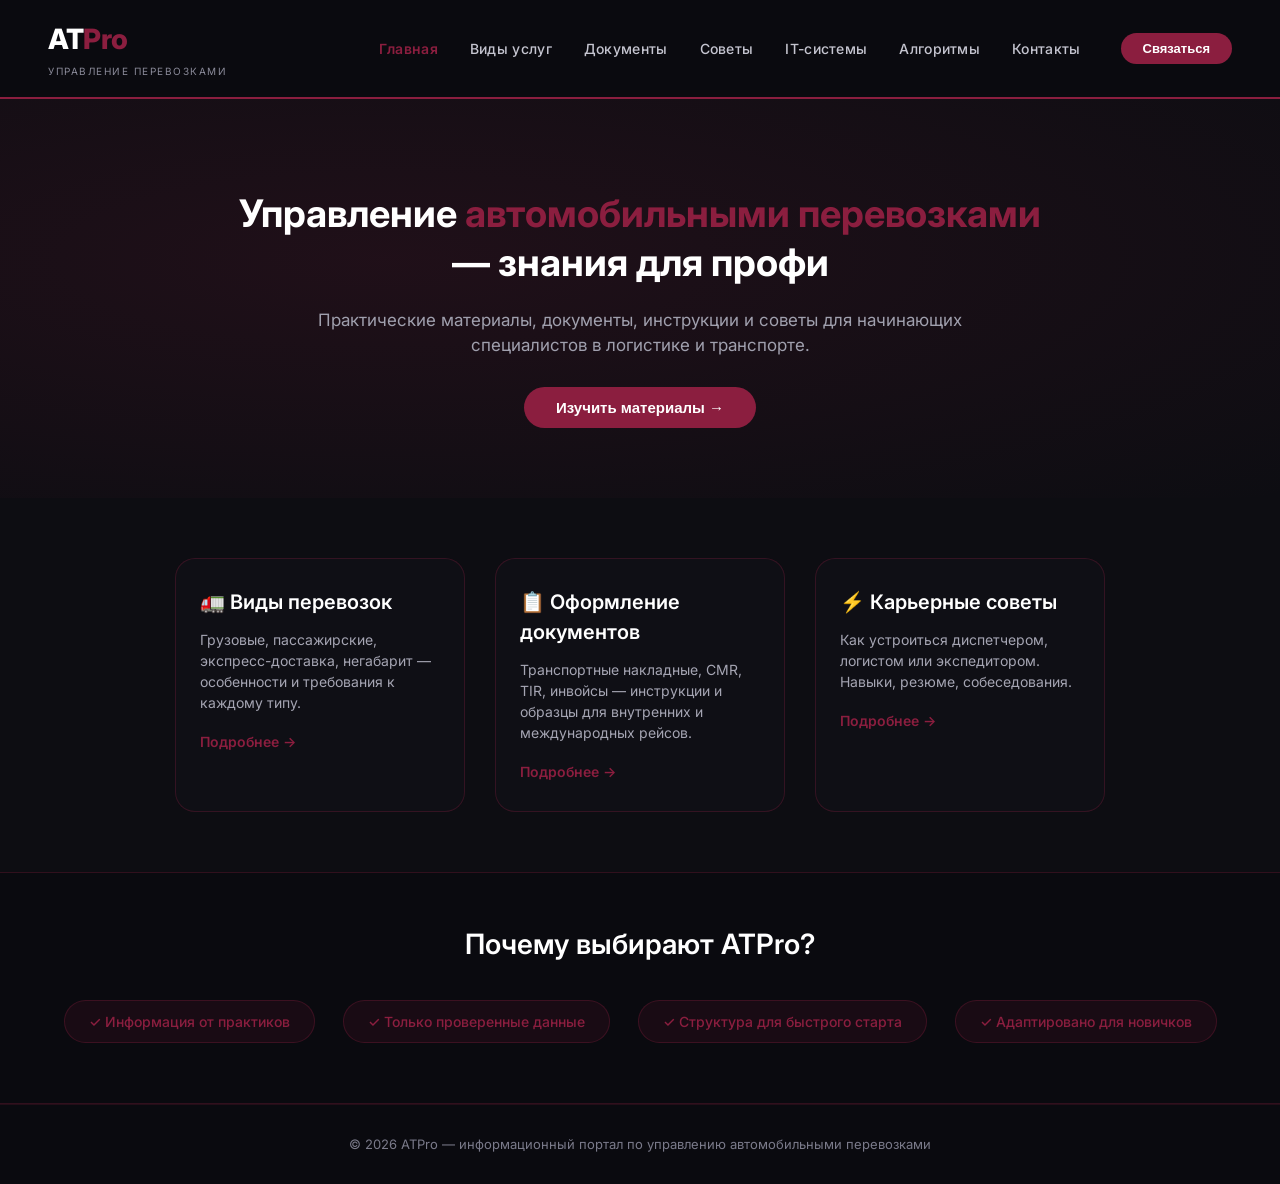
==== index.html @ 47a823d7 "Add files via upload" ====
<!DOCTYPE html>
<html lang="ru">
<head>
  <meta charset="UTF-8">
  <meta name="viewport" content="width=device-width, initial-scale=1.0">
  <title>ATPro | Управление автоперевозками</title>
  <link rel="stylesheet" href="style.css">
  <link href="https://fonts.googleapis.com/css2?family=Inter:opsz,wght@14..32,300;400;500;600;700;800&display=swap" rel="stylesheet">
</head>
<body>
  <header class="header">
    <div class="logo">
      <a href="index.html">
        <h1>AT<span>Pro</span></h1>
        <p class="logo-sub">УПРАВЛЕНИЕ ПЕРЕВОЗКАМИ</p>
      </a>
    </div>
    <nav class="nav">
      <a href="index.html" class="active">Главная</a>
      <a href="services.html">Виды услуг</a>
      <a href="documents.html">Документы</a>
      <a href="tips.html">Советы</a>
      <a href="it-systems.html">IT-системы</a>
      <a href="algorithms.html">Алгоритмы</a>
      <a href="contact.html">Контакты</a>
      <button class="btn-nav" onclick="window.location.href='contact.html'">Связаться</button>
    </nav>
  </header>

  <main>
    <section class="hero">
      <h2>Управление <span>автомобильными перевозками</span><br>— знания для профи</h2>
      <p>Практические материалы, документы, инструкции и советы для начинающих специалистов в логистике и транспорте.</p>
      <button class="btn-primary" onclick="window.location.href='services.html'">Изучить материалы →</button>
    </section>

    <section class="features">
      <div class="card">
        <h3>🚛 Виды перевозок</h3>
        <p>Грузовые, пассажирские, экспресс-доставка, негабарит — особенности и требования к каждому типу.</p>
        <a href="services.html">Подробнее →</a>
      </div>
      <div class="card">
        <h3>📋 Оформление документов</h3>
        <p>Транспортные накладные, CMR, TIR, инвойсы — инструкции и образцы для внутренних и международных рейсов.</p>
        <a href="documents.html">Подробнее →</a>
      </div>
      <div class="card">
        <h3>⚡ Карьерные советы</h3>
        <p>Как устроиться диспетчером, логистом или экспедитором. Навыки, резюме, собеседования.</p>
        <a href="tips.html">Подробнее →</a>
      </div>
    </section>

    <section class="why-us">
      <h2>Почему выбирают ATPro?</h2>
      <div class="why-grid">
        <div>✓ Информация от практиков</div>
        <div>✓ Только проверенные данные</div>
        <div>✓ Структура для быстрого старта</div>
        <div>✓ Адаптировано для новичков</div>
      </div>
    </section>
  </main>

  <footer>
    <p>© 2026 ATPro — информационный портал по управлению автомобильными перевозками</p>
  </footer>
</body>
</html>
---- style.css ----
* {
  margin: 0;
  padding: 0;
  box-sizing: border-box;
}

body {
  font-family: 'Inter', 'Segoe UI', Roboto, sans-serif;
  background-color: #0d0d12;
  color: #e0dfe8;
  line-height: 1.5;
  display: flex;
  flex-direction: column;
  min-height: 100vh;
}

main {
  flex: 1;
}

/* ========== ШАПКА (HEADER) ========== */
.header {
  display: flex;
  justify-content: space-between;
  align-items: center;
  padding: 18px 48px;
  background-color: #0a0a0f;
  border-bottom: 2px solid #8b1e3f;
  flex-wrap: wrap;
  position: sticky;
  top: 0;
  z-index: 100;
}

.logo a {
  text-decoration: none;
}

.logo h1 {
  font-size: 28px;
  font-weight: 800;
  letter-spacing: -0.5px;
  color: #ffffff;
}

.logo span {
  color: #8b1e3f;
}

.logo-sub {
  font-size: 10px;
  color: #8a8a99;
  margin-top: 4px;
  letter-spacing: 1.5px;
}

/* ========== НАВИГАЦИЯ ========== */
.nav {
  display: flex;
  align-items: center;
  gap: 32px;
  flex-wrap: wrap;
}

.nav a {
  text-decoration: none;
  color: #c5c5d0;
  font-size: 14px;
  font-weight: 500;
  transition: all 0.2s ease;
  letter-spacing: 0.3px;
}

.nav a:hover {
  color: #8b1e3f;
}

.nav a.active {
  color: #8b1e3f;
  font-weight: 600;
}

.btn-nav {
  background-color: #8b1e3f;
  color: #ffffff;
  border: none;
  padding: 8px 22px;
  border-radius: 30px;
  font-size: 13px;
  font-weight: 600;
  cursor: pointer;
  transition: all 0.2s ease;
  margin-left: 8px;
}

.btn-nav:hover {
  background-color: #6e1833;
  transform: scale(1.02);
}

/* ========== ГЛАВНЫЙ ЭКРАН ========== */
.hero {
  text-align: center;
  padding: 90px 20px 70px;
  background: radial-gradient(ellipse at 30% 40%, rgba(139, 30, 63, 0.15), transparent);
}

.hero h2 {
  font-size: 38px;
  font-weight: 700;
  max-width: 850px;
  margin: 0 auto 20px;
  line-height: 1.3;
  color: #ffffff;
}

.hero h2 span {
  color: #8b1e3f;
}

.hero p {
  max-width: 650px;
  margin: 0 auto;
  color: #a0a0ae;
  font-size: 17px;
}

.btn-primary {
  background-color: #8b1e3f;
  color: white;
  border: none;
  padding: 12px 32px;
  border-radius: 40px;
  font-size: 15px;
  font-weight: 600;
  cursor: pointer;
  margin-top: 28px;
  transition: all 0.2s ease;
}

.btn-primary:hover {
  background-color: #6e1833;
  transform: scale(1.02);
  box-shadow: 0 0 15px rgba(139, 30, 63, 0.4);
}

/* ========== КАРТОЧКИ ========== */
.features {
  display: flex;
  justify-content: center;
  gap: 30px;
  padding: 60px 40px;
  flex-wrap: wrap;
  max-width: 1300px;
  margin: 0 auto;
}

.card {
  background: rgba(17, 17, 23, 0.8);
  backdrop-filter: blur(8px);
  padding: 28px 24px;
  border-radius: 20px;
  width: 290px;
  text-align: left;
  border: 1px solid rgba(139, 30, 63, 0.3);
  transition: all 0.25s ease;
}

.card:hover {
  border-color: #8b1e3f;
  transform: translateY(-5px);
  background: rgba(20, 20, 28, 0.95);
}

.card h3 {
  font-size: 20px;
  font-weight: 600;
  margin-bottom: 12px;
  color: #ffffff;
}

.card p {
  color: #a5a5b3;
  font-size: 14px;
  margin-bottom: 16px;
  line-height: 1.5;
}

.card a {
  color: #8b1e3f;
  text-decoration: none;
  font-size: 14px;
  font-weight: 600;
}

.card a:hover {
  text-decoration: underline;
}

/* ========== БЛОК ПРЕИМУЩЕСТВ ========== */
.why-us {
  text-align: center;
  padding: 50px 20px 60px;
  background: #0a0a0f;
  border-top: 1px solid rgba(139, 30, 63, 0.3);
  border-bottom: 1px solid rgba(139, 30, 63, 0.3);
}

.why-us h2 {
  font-size: 28px;
  font-weight: 600;
  color: #ffffff;
}

.why-grid {
  display: flex;
  justify-content: center;
  gap: 28px;
  flex-wrap: wrap;
  margin-top: 35px;
}

.why-grid div {
  background: rgba(139, 30, 63, 0.12);
  padding: 10px 24px;
  border-radius: 50px;
  font-size: 14px;
  font-weight: 500;
  color: #8b1e3f;
  border: 1px solid rgba(139, 30, 63, 0.3);
}

/* ========== СТРАНИЦЫ КОНТЕНТА ========== */
.page-content {
  max-width: 1100px;
  margin: 50px auto;
  padding: 0 32px;
}

.page-content h1 {
  font-size: 36px;
  font-weight: 700;
  margin-bottom: 24px;
  color: #ffffff;
  border-left: 4px solid #8b1e3f;
  padding-left: 20px;
}

.page-content h2 {
  font-size: 24px;
  font-weight: 600;
  margin-top: 40px;
  margin-bottom: 16px;
  color: #8b1e3f;
}

.page-content h3 {
  font-size: 18px;
  font-weight: 600;
  margin-top: 24px;
  color: #ffffff;
}

.page-content p {
  margin-bottom: 20px;
  color: #b0b0bc;
  line-height: 1.6;
}

.page-content ul {
  margin: 16px 0 24px 28px;
  color: #b0b0bc;
}

.page-content li {
  margin-bottom: 10px;
}

/* ========== ТАБЛИЦЫ ========== */
.doc-table {
  width: 100%;
  border-collapse: collapse;
  margin: 24px 0 32px;
  background: rgba(10, 10, 15, 0.7);
  border-radius: 16px;
  overflow: hidden;
}

.doc-table th,
.doc-table td {
  border: 1px solid rgba(139, 30, 63, 0.3);
  padding: 14px 18px;
  text-align: left;
}

.doc-table th {
  background: rgba(139, 30, 63, 0.15);
  font-weight: 600;
  color: #8b1e3f;
}

.doc-table td {
  color: #b0b0bc;
}

/* ========== КОНТАКТЫ (РАСШИРЕННЫЕ) ========== */
.contact-grid {
  display: flex;
  gap: 40px;
  flex-wrap: wrap;
  margin: 40px 0 30px;
}

.contact-info {
  flex: 1.2;
  min-width: 260px;
  background: rgba(10, 10, 15, 0.6);
  padding: 28px;
  border-radius: 24px;
  border: 1px solid rgba(139, 30, 63, 0.3);
}

.contact-item {
  display: flex;
  align-items: center;
  gap: 16px;
  margin-bottom: 28px;
}

.contact-icon {
  width: 48px;
  height: 48px;
  background: rgba(139, 30, 63, 0.15);
  border-radius: 50%;
  display: flex;
  align-items: center;
  justify-content: center;
  color: #8b1e3f;
  font-size: 22px;
}

.contact-item h3 {
  margin: 0 0 6px 0;
  font-size: 15px;
  font-weight: 600;
  color: #ffffff;
}

.contact-item p {
  margin: 0;
  color: #a0a0ae;
  font-size: 14px;
}

.contact-item a {
  color: #a0a0ae;
  text-decoration: none;
}

.contact-item a:hover {
  color: #8b1e3f;
}

.work-hours {
  margin-top: 20px;
  padding-top: 20px;
  border-top: 1px solid rgba(139, 30, 63, 0.2);
}

.contact-form {
  flex: 1;
  min-width: 280px;
  background: rgba(10, 10, 15, 0.6);
  padding: 32px;
  border-radius: 24px;
  border: 1px solid rgba(139, 30, 63, 0.3);
}

.contact-form h3 {
  margin-top: 0;
  margin-bottom: 22px;
  font-size: 20px;
  color: #ffffff;
}

form input,
form textarea {
  width: 100%;
  padding: 12px 16px;
  margin-bottom: 18px;
  border: 1px solid rgba(139, 30, 63, 0.4);
  border-radius: 14px;
  font-family: inherit;
  font-size: 14px;
  background: rgba(0, 0, 0, 0.5);
  color: #ffffff;
}

form input:focus,
form textarea:focus {
  outline: none;
  border-color: #8b1e3f;
}

form input::placeholder,
form textarea::placeholder {
  color: #6a6a7a;
}

form button {
  background-color: #8b1e3f;
  color: white;
  border: none;
  padding: 12px 28px;
  border-radius: 40px;
  font-weight: 600;
  cursor: pointer;
  font-size: 14px;
  transition: all 0.2s ease;
}

form button:hover {
  background-color: #6e1833;
}

/* ========== КАРТА ========== */
.map-container {
  margin: 40px 0 30px;
  border-radius: 24px;
  overflow: hidden;
  border: 1px solid rgba(139, 30, 63, 0.3);
}

.map-container iframe {
  width: 100%;
  height: 300px;
  display: block;
}

/* ========== ОТЗЫВЫ ========== */
.reviews-section {
  margin-top: 50px;
  padding-top: 20px;
}

.reviews-section h3 {
  font-size: 24px;
  margin-bottom: 28px;
  color: #ffffff;
}

.reviews-grid {
  display: flex;
  gap: 28px;
  flex-wrap: wrap;
}

.review-card {
  background: rgba(10, 10, 15, 0.6);
  border-radius: 20px;
  padding: 26px;
  flex: 1;
  min-width: 250px;
  border: 1px solid rgba(139, 30, 63, 0.3);
  transition: all 0.2s ease;
}

.review-card:hover {
  border-color: #8b1e3f;
}

.review-stars {
  color: #8b1e3f;
  font-size: 18px;
  letter-spacing: 3px;
  margin-bottom: 16px;
}

.review-text {
  color: #c0c0cc;
  margin-bottom: 18px;
  line-height: 1.5;
}

.review-author {
  font-weight: 600;
  color: #8b1e3f;
  font-size: 14px;
}

/* ========== ПОДВАЛ ========== */
footer {
  text-align: center;
  padding: 30px 20px;
  background-color: #0a0a0f;
  border-top: 1px solid rgba(139, 30, 63, 0.2);
  font-size: 13px;
  color: #7a7a8a;
}

/* ========== АДАПТИВ ========== */
@media (max-width: 768px) {
  .header {
    flex-direction: column;
    padding: 18px 20px;
    gap: 16px;
    text-align: center;
  }
  
  .nav {
    justify-content: center;
    gap: 18px;
  }
  
  .btn-nav {
    margin-left: 0;
  }
  
  .features {
    padding: 40px 20px;
    flex-direction: column;
    align-items: center;
  }
  
  .hero h2 {
    font-size: 28px;
  }
  
  .page-content {
    padding: 0 20px;
  }
  
  .contact-grid {
    flex-direction: column;
  }
  
  .reviews-grid {
    flex-direction: column;
  }
  
  .doc-table {
    font-size: 12px;
  }
  
  .doc-table th,
  .doc-table td {
    padding: 10px 12px;
  }
  
  .map-container iframe {
    height: 200px;
  }
}

.badge {
  background: rgba(139, 30, 63, 0.18);
  border: 1px solid rgba(139, 30, 63, 0.4);
  padding: 6px 14px;
  border-radius: 40px;
  font-size: 13px;
  font-weight: 500;
  display: inline-block;
  color: #e0dfe8;
}

.code-block {
  background: #0a0a0f;
  border-left: 4px solid #8b1e3f;
  padding: 16px 20px;
  border-radius: 16px;
  font-family: 'Courier New', monospace;
  font-size: 14px;
  overflow-x: auto;
  margin: 20px 0;
}

.code-block pre {
  margin: 0;
  color: #d4d4dc;
  white-space: pre-wrap;
  word-wrap: break-word;
}

@media (max-width: 768px) {
  .nav a[href="it-systems.html"],
  .nav a[href="algorithms.html"] {
    font-size: 12px;
  }
}
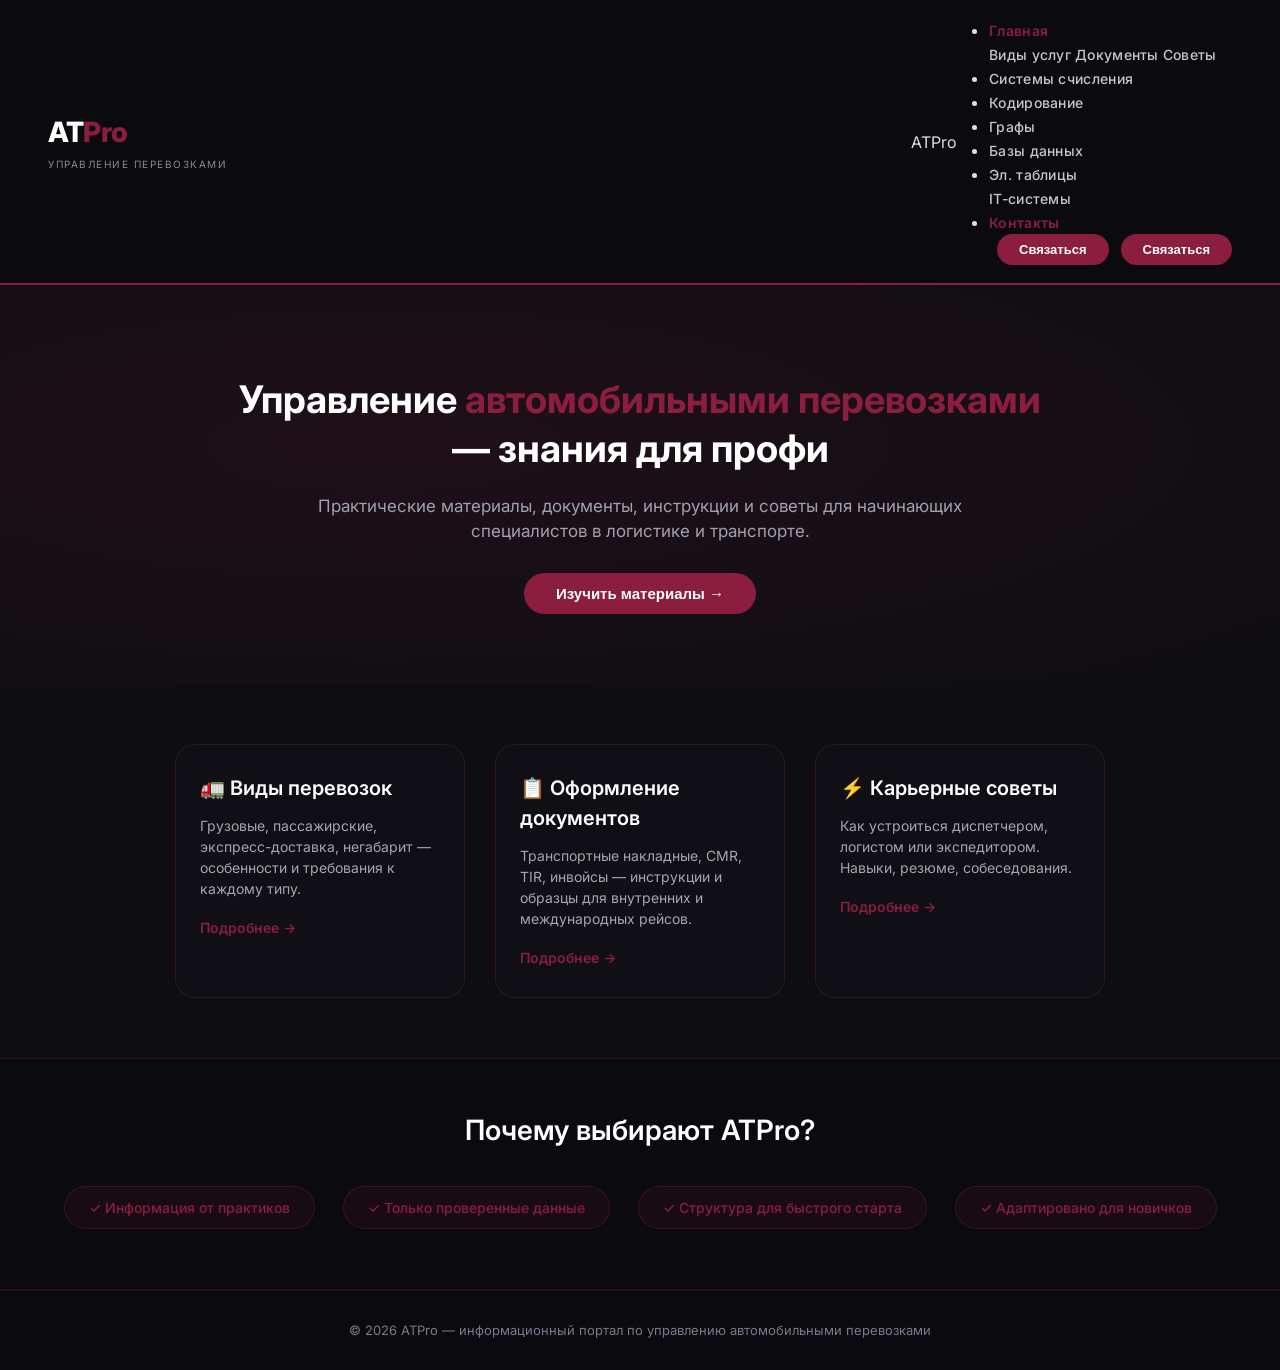
==== commit 8b14583c: "Update index.html" ====
--- a/index.html
+++ b/index.html
@@ -16,13 +16,21 @@
       </a>
     </div>
     <nav class="nav">
-      <a href="index.html" class="active">Главная</a>
-      <a href="services.html">Виды услуг</a>
+            <div class="logo">ATPro</div>
+            <ul class="nav-links">
+                <li><a href="index.html" class="active">Главная</a></li>
+               <a href="services.html">Виды услуг</a>
       <a href="documents.html">Документы</a>
       <a href="tips.html">Советы</a>
+                <li><a href="algorithms.html>Алгоритмы</a></li>
+                <li><a href="it-systems.html">Системы счисления</a></li>
+                <li><a href="encoding.html">Кодирование</a></li>
+                <li><a href="graphs.html">Графы</a></li>
+                <li><a href="databases.html">Базы данных</a></li>
+                <li><a href="spreadsheets.html">Эл. таблицы</a></li>
       <a href="it-systems.html">IT-системы</a>
-      <a href="algorithms.html">Алгоритмы</a>
-      <a href="contact.html">Контакты</a>
+                <li><a href="contact.html"class="active">Контакты</a></li>
+                  <button class="btn-nav" onclick="window.location.href='contact.html'">Связаться</button>
       <button class="btn-nav" onclick="window.location.href='contact.html'">Связаться</button>
     </nav>
   </header>
@@ -67,4 +75,4 @@
     <p>© 2026 ATPro — информационный портал по управлению автомобильными перевозками</p>
   </footer>
 </body>
-</html>+</html>
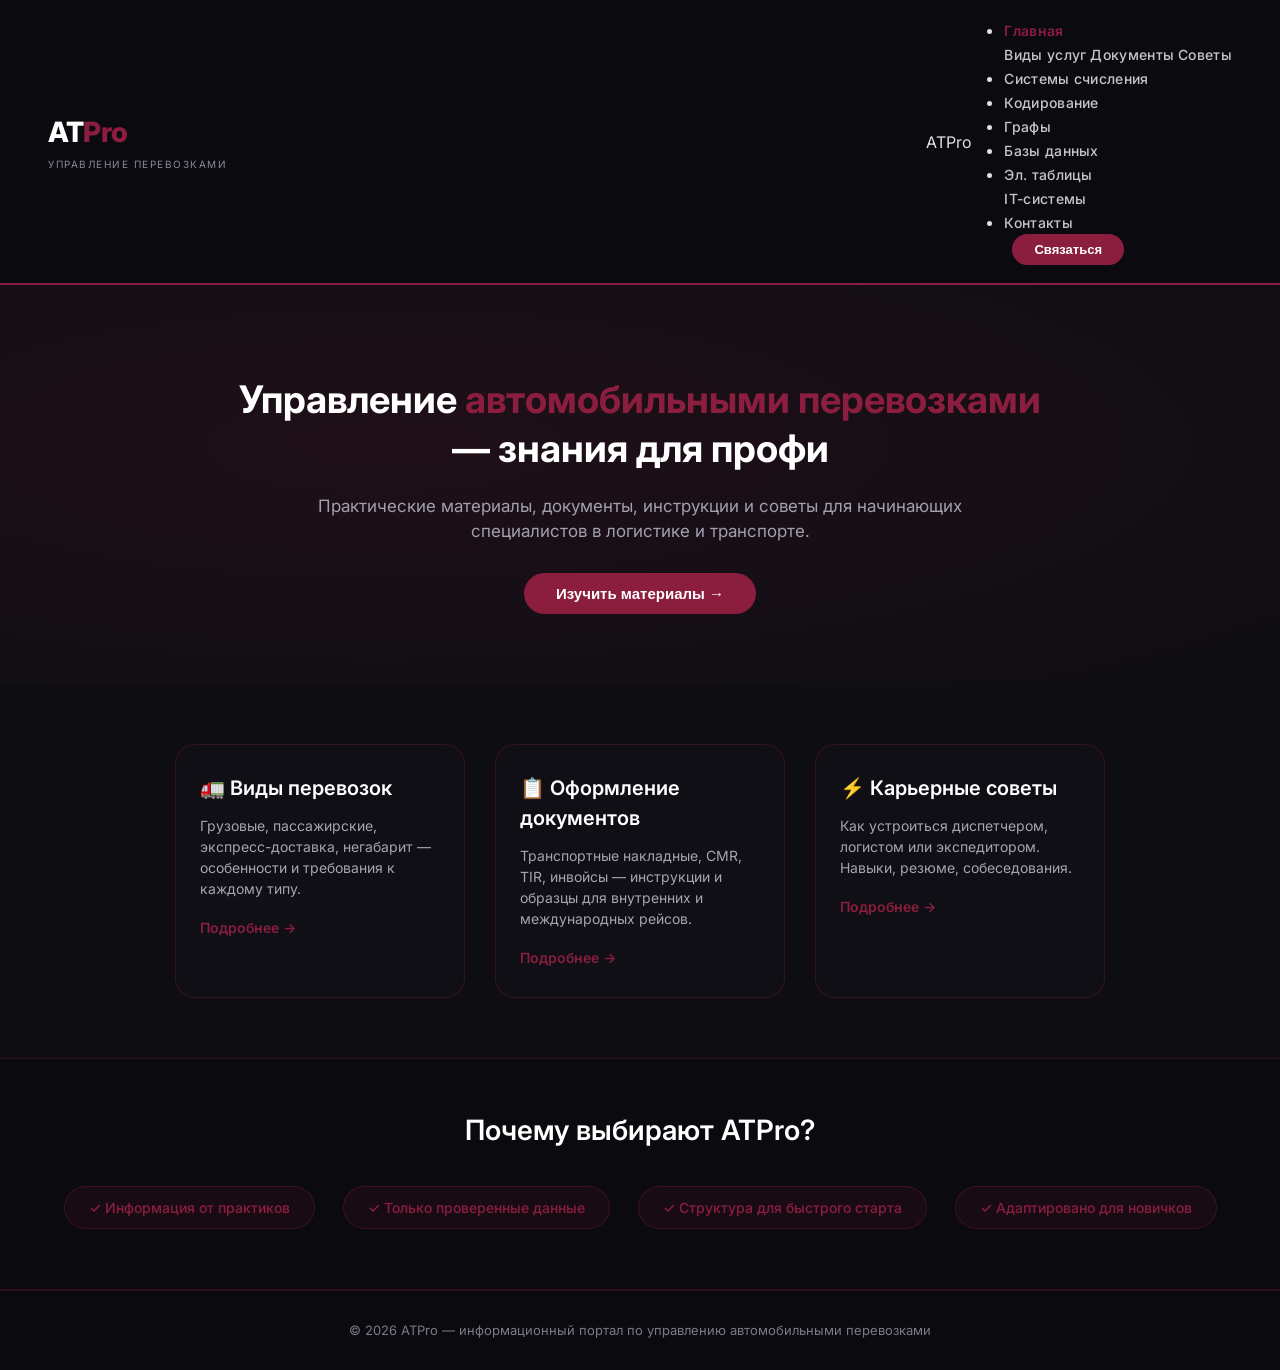
==== commit ba76f1fb: "Update index.html" ====
--- a/index.html
+++ b/index.html
@@ -29,9 +29,9 @@
                 <li><a href="databases.html">Базы данных</a></li>
                 <li><a href="spreadsheets.html">Эл. таблицы</a></li>
       <a href="it-systems.html">IT-системы</a>
-                <li><a href="contact.html"class="active">Контакты</a></li>
+                <li><a href="contact.html">Контакты</a></li>
                   <button class="btn-nav" onclick="window.location.href='contact.html'">Связаться</button>
-      <button class="btn-nav" onclick="window.location.href='contact.html'">Связаться</button>
+    
     </nav>
   </header>
 
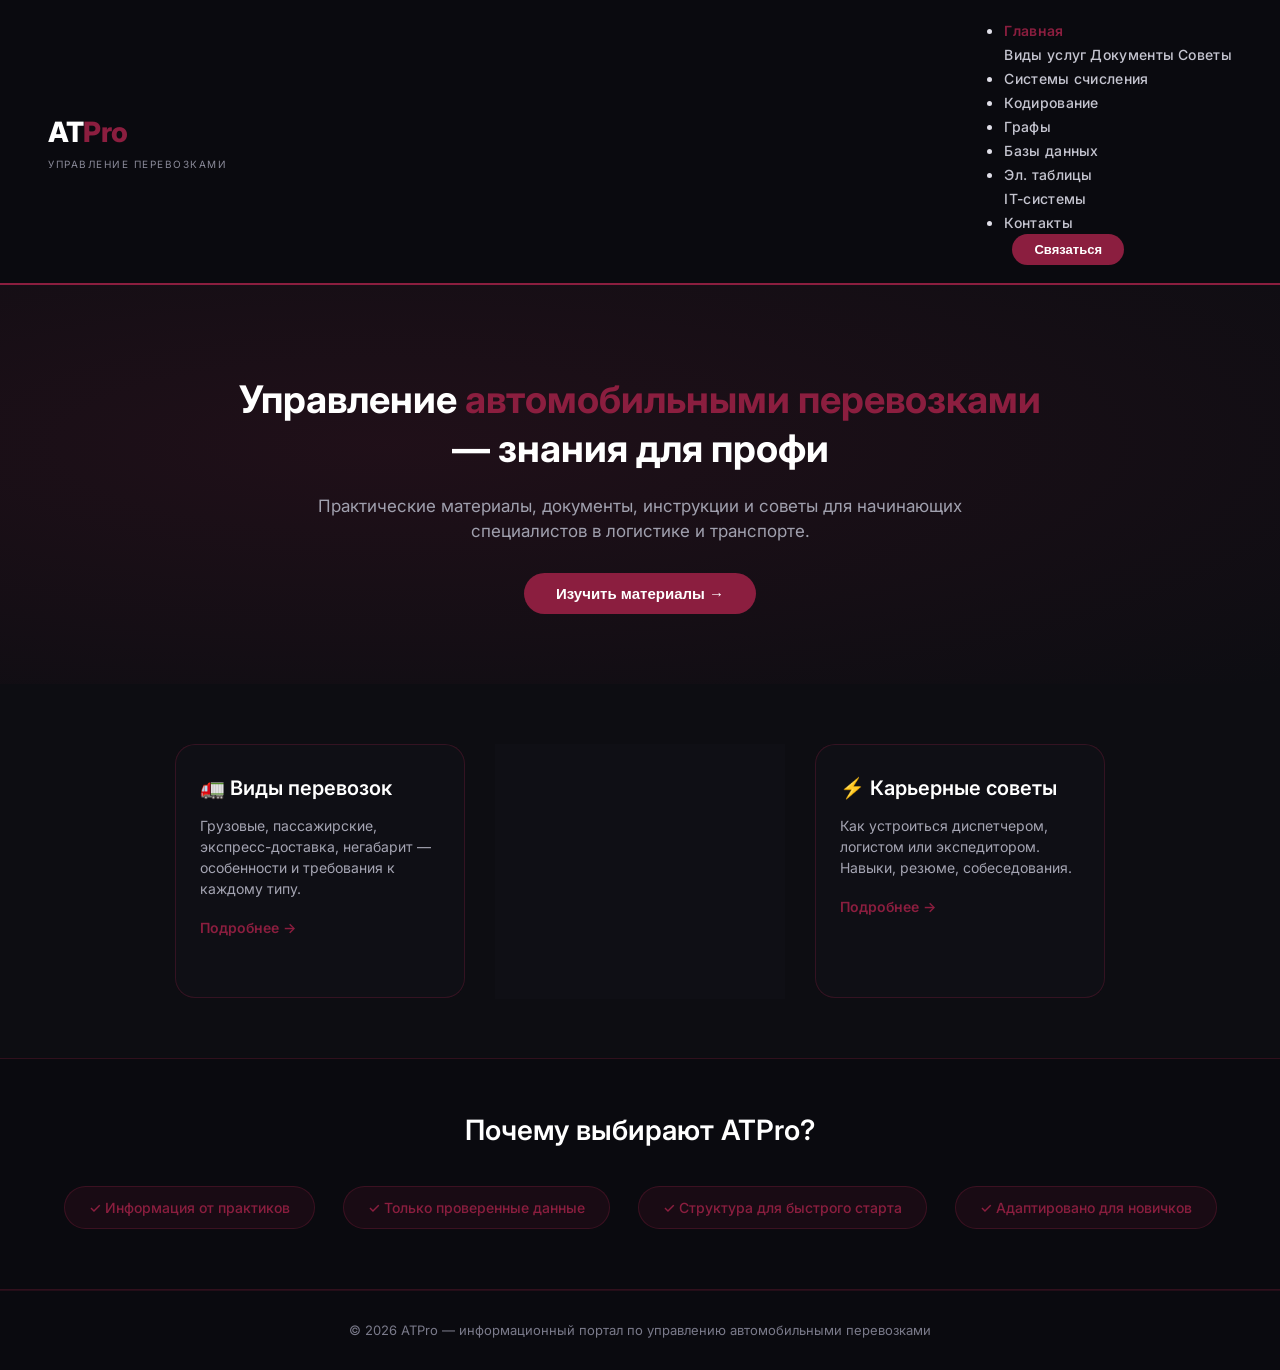
==== commit a43d13c3: "Update index.html" ====
--- a/index.html
+++ b/index.html
@@ -16,7 +16,7 @@
       </a>
     </div>
     <nav class="nav">
-            <div class="logo">ATPro</div>
+         
             <ul class="nav-links">
                 <li><a href="index.html" class="active">Главная</a></li>
                <a href="services.html">Виды услуг</a>
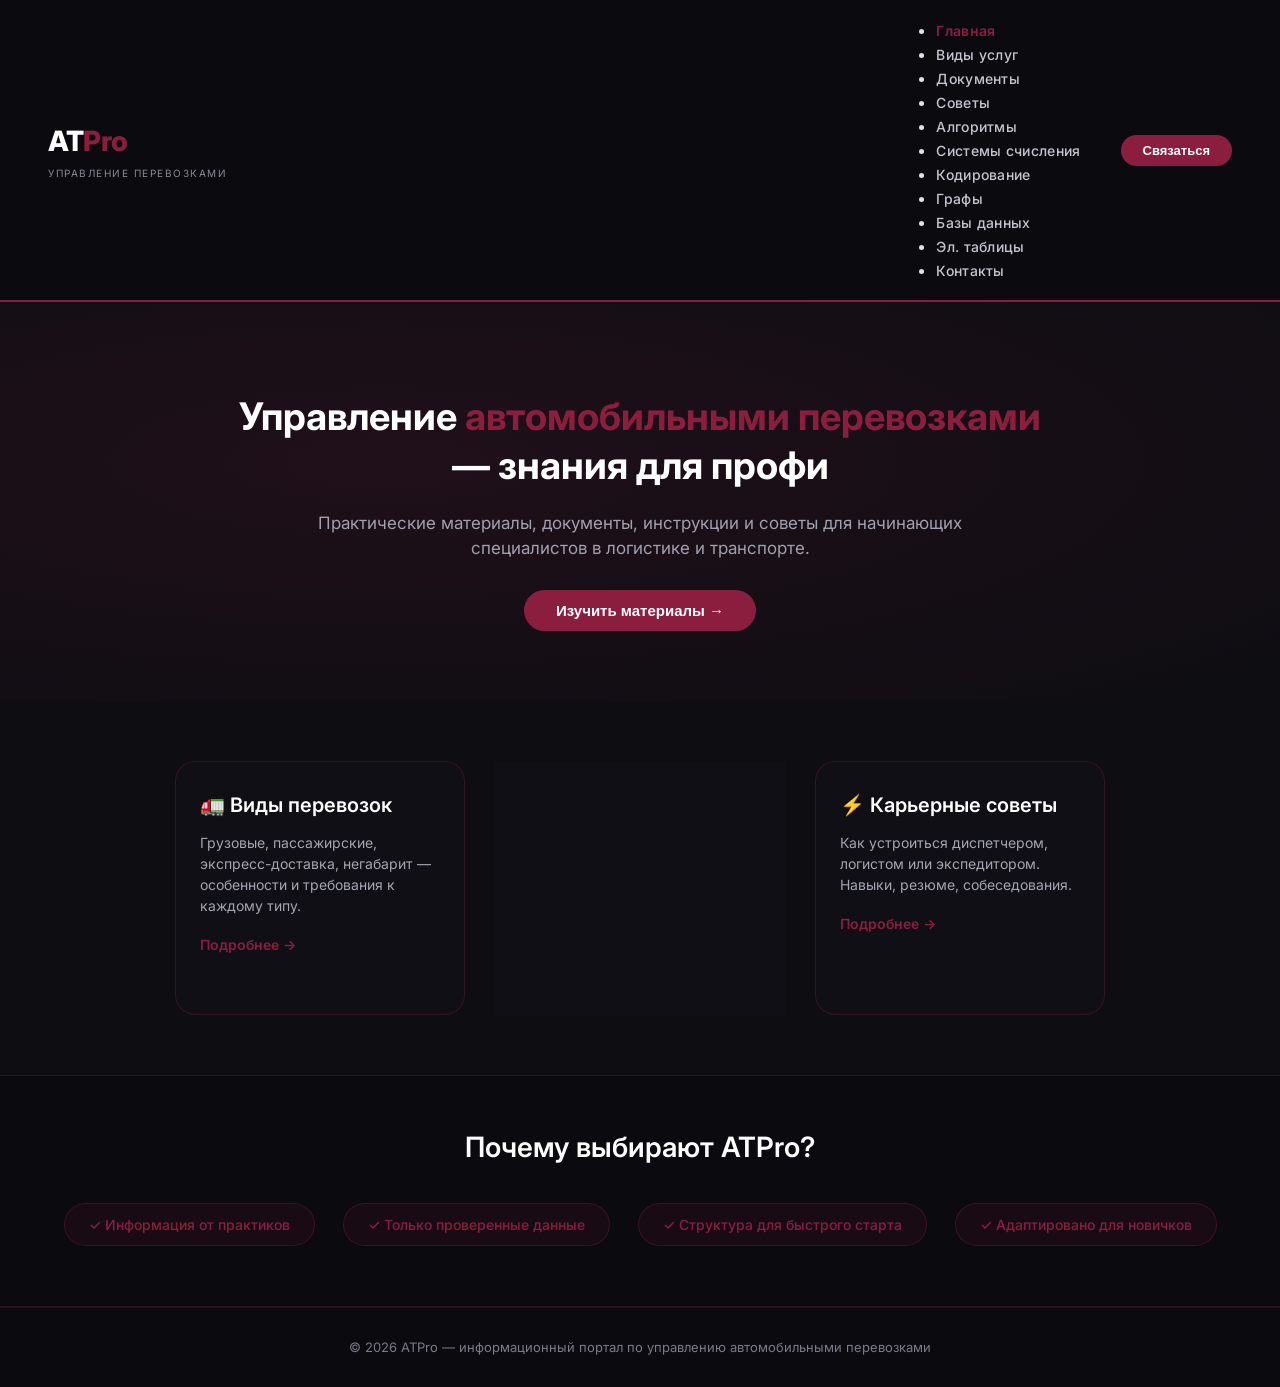
==== commit ca6e6132: "Update index.html" ====
--- a/index.html
+++ b/index.html
@@ -16,22 +16,20 @@
       </a>
     </div>
     <nav class="nav">
-         
-            <ul class="nav-links">
-                <li><a href="index.html" class="active">Главная</a></li>
-               <a href="services.html">Виды услуг</a>
-      <a href="documents.html">Документы</a>
-      <a href="tips.html">Советы</a>
-                <li><a href="algorithms.html>Алгоритмы</a></li>
-                <li><a href="it-systems.html">Системы счисления</a></li>
-                <li><a href="encoding.html">Кодирование</a></li>
-                <li><a href="graphs.html">Графы</a></li>
-                <li><a href="databases.html">Базы данных</a></li>
-                <li><a href="spreadsheets.html">Эл. таблицы</a></li>
-      <a href="it-systems.html">IT-системы</a>
-                <li><a href="contact.html">Контакты</a></li>
-                  <button class="btn-nav" onclick="window.location.href='contact.html'">Связаться</button>
-    
+      <ul class="nav-links">
+        <li><a href="index.html" class="active">Главная</a></li>
+        <li><a href="services.html">Виды услуг</a></li>
+        <li><a href="documents.html">Документы</a></li>
+        <li><a href="tips.html">Советы</a></li>
+        <li><a href="algorithms.html">Алгоритмы</a></li>
+        <li><a href="it-systems.html">Системы счисления</a></li>
+        <li><a href="encoding.html">Кодирование</a></li>
+        <li><a href="graphs.html">Графы</a></li>
+        <li><a href="databases.html">Базы данных</a></li>
+        <li><a href="spreadsheets.html">Эл. таблицы</a></li>
+        <li><a href="contact.html">Контакты</a></li>
+      </ul>
+      <button class="btn-nav" onclick="window.location.href='contact.html'">Связаться</button>
     </nav>
   </header>
 
